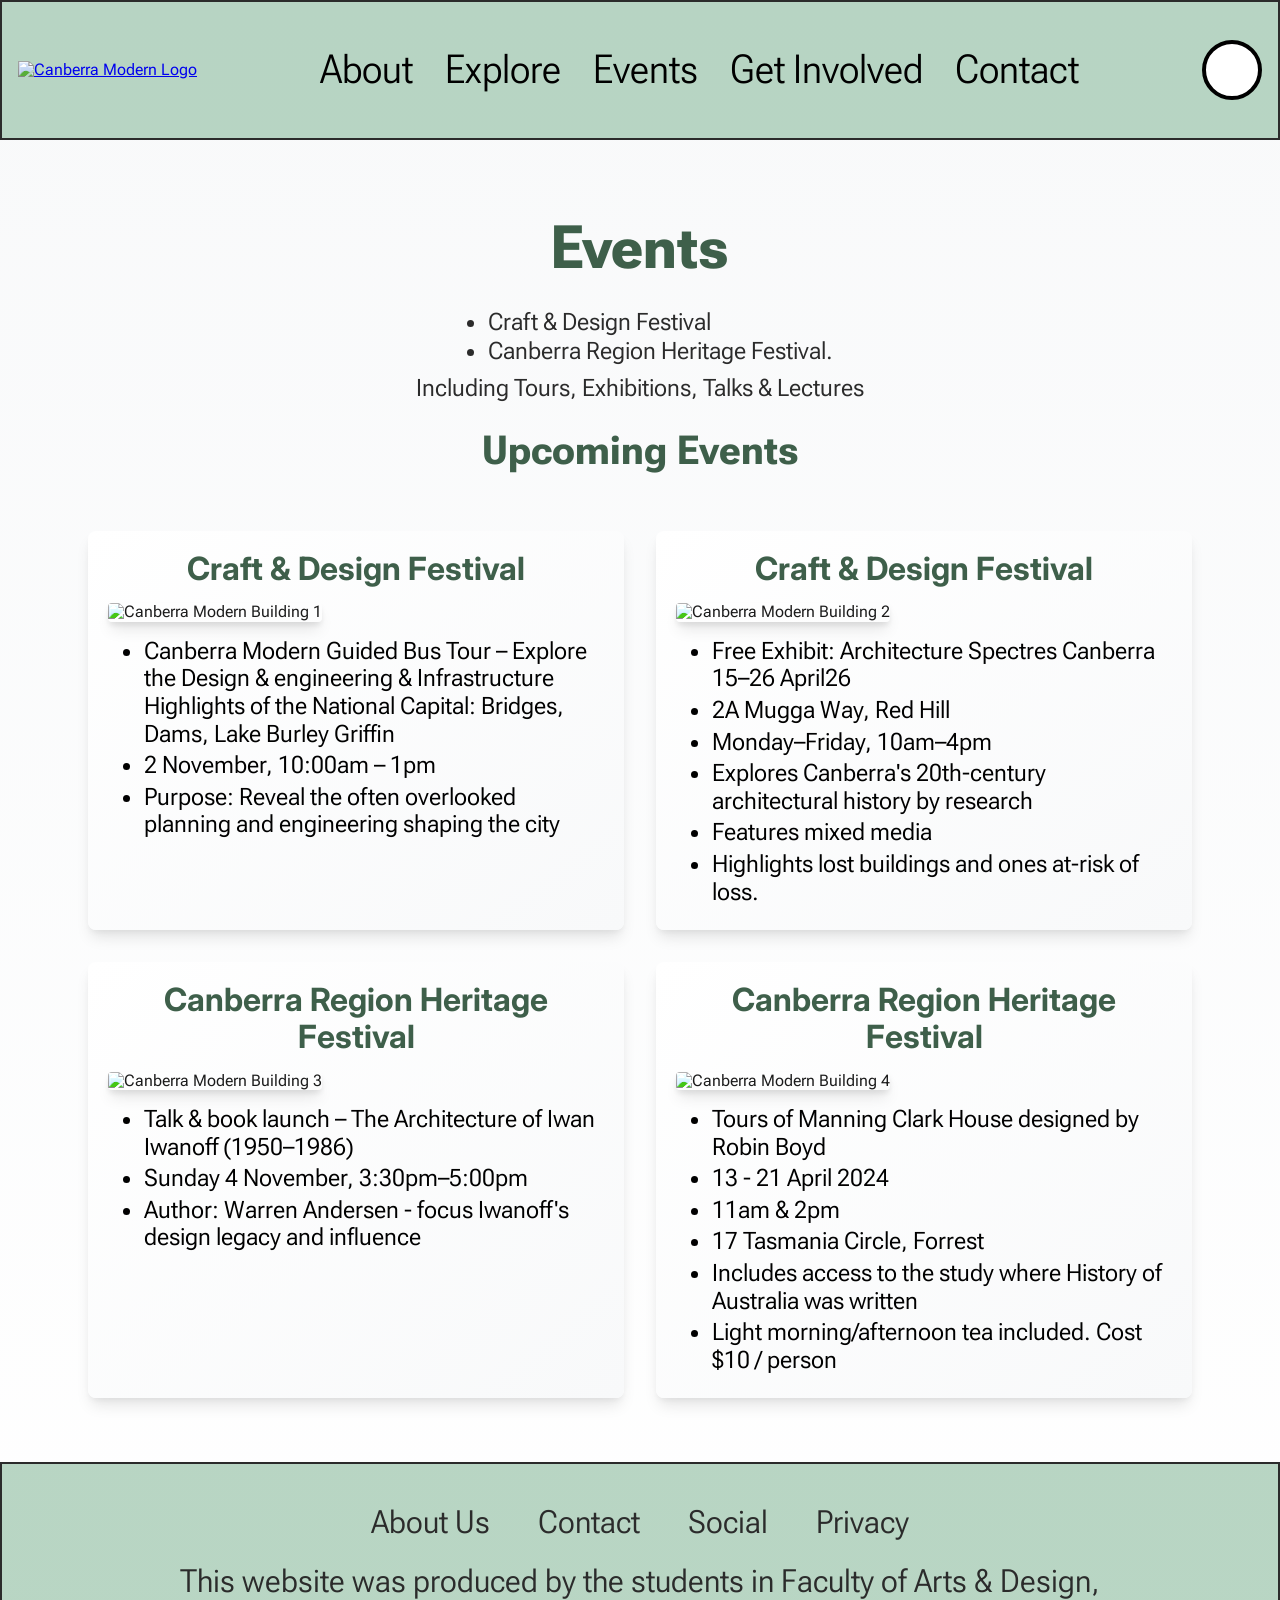
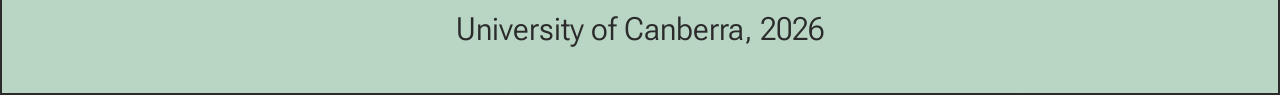
==== events.html @ 8138ff05 "update figma make files Imported the figma file pages into VS" ====
<!DOCTYPE html>
<html lang="en">
<head>
    <meta charset="UTF-8">
    <meta name="viewport" content="width=device-width, initial-scale=1.0">
    <title>Canberra Modern - Events</title>
   <link rel="stylesheet" href="assets/css/styles.css">
    <link rel="stylesheet" href="assets/css/normalize.css">
</head>
<body>
    <!-- Header -->
    <header class="header">
        <!-- Logo -->
        <a href="home.html">
            <img src="images/logo.png" alt="Canberra Modern Logo" class="header-logo">
        </a>

        <!-- Desktop Navigation -->
        <nav class="header-nav">
            <a href="home.html">About</a>
            <a href="explore.html">Explore</a>
            <a href="events.html">Events</a>
            <a href="get-involved.html">Get Involved</a>
            <a href="#contact">Contact</a>
        </nav>

        <!-- Mobile Hamburger -->
        <button class="hamburger" onclick="toggleMobileMenu()">
            <svg viewBox="0 0 24 24" fill="none" stroke="currentColor" stroke-width="2">
                <line x1="3" y1="12" x2="21" y2="12"></line>
                <line x1="3" y1="6" x2="21" y2="6"></line>
                <line x1="3" y1="18" x2="21" y2="18"></line>
            </svg>
        </button>

        <!-- Mobile Dropdown Menu -->
        <div class="mobile-menu" id="mobileMenu">
            <a href="home.html" onclick="toggleMobileMenu()">About</a>
            <a href="explore.html" onclick="toggleMobileMenu()">Explore</a>
            <a href="events.html" onclick="toggleMobileMenu()">Events</a>
            <a href="get-involved.html" onclick="toggleMobileMenu()">Get Involved</a>
            <a href="#contact" onclick="toggleMobileMenu()">Contact</a>
        </div>

        <!-- Search Icon -->
        <div class="search-icon">
            <svg viewBox="0 0 60 60" fill="none">
                <circle cx="30" cy="30" r="28" fill="white" stroke="black" stroke-width="4"/>
            </svg>
        </div>
    </header>

    <!-- Main Content -->
    <main>
        <!-- Events Hero Section -->
        <section class="events-hero">
            <h1 class="events-heading">Events</h1>

            <div class="events-intro">
                <ul>
                    <li>Craft & Design Festival</li>
                    <li>Canberra Region Heritage Festival.</li>
                </ul>
                <p>Including Tours, Exhibitions, Talks & Lectures</p>
            </div>

            <h2 class="events-subheading">Upcoming Events</h2>
        </section>

        <!-- Events Grid Section -->
        <section class="events-main">
            <div class="events-grid">
                <!-- Event Card 1 -->
                <div class="event-card">
                    <h3 class="event-card-title">Craft & Design Festival</h3>

                    <img src="images/event-image1.png" alt="Canberra Modern Building 1" class="event-card-image">

                    <ul class="event-card-details">
                        <li>Canberra Modern Guided Bus Tour – Explore the Design & engineering & Infrastructure Highlights of the National Capital: Bridges, Dams, Lake Burley Griffin</li>
                        <li>2 November, 10:00am – 1pm</li>
                        <li>Purpose: Reveal the often overlooked planning and engineering shaping the city</li>
                    </ul>
                </div>

                <!-- Event Card 2 -->
                <div class="event-card">
                    <h3 class="event-card-title">Craft & Design Festival</h3>

                    <img src="images/event-image2.png" alt="Canberra Modern Building 2" class="event-card-image">

                    <ul class="event-card-details">
                        <li>Free Exhibit: Architecture Spectres Canberra 15–26 April26</li>
                        <li>2A Mugga Way, Red Hill</li>
                        <li>Monday–Friday, 10am–4pm</li>
                        <li>Explores Canberra's 20th-century architectural history by research</li>
                        <li>Features mixed media</li>
                        <li>Highlights lost buildings and ones at-risk of loss.</li>
                    </ul>
                </div>

                <!-- Event Card 3 -->
                <div class="event-card">
                    <h3 class="event-card-title">Canberra Region Heritage Festival</h3>

                    <img src="images/event-image3.png" alt="Canberra Modern Building 3" class="event-card-image">

                    <ul class="event-card-details">
                        <li>Talk & book launch – The Architecture of Iwan Iwanoff (1950–1986)</li>
                        <li>Sunday 4 November, 3:30pm–5:00pm</li>
                        <li>Author: Warren Andersen - focus Iwanoff's design legacy and influence</li>
                    </ul>
                </div>

                <!-- Event Card 4 -->
                <div class="event-card">
                    <h3 class="event-card-title">Canberra Region Heritage Festival</h3>

                    <img src="images/event-image4.png" alt="Canberra Modern Building 4" class="event-card-image">

                    <ul class="event-card-details">
                        <li>Tours of Manning Clark House designed by Robin Boyd</li>
                        <li>13 - 21 April 2024</li>
                        <li>11am & 2pm</li>
                        <li>17 Tasmania Circle, Forrest</li>
                        <li>Includes access to the study where History of Australia was written</li>
                        <li>Light morning/afternoon tea included. Cost $10 / person</li>
                    </ul>
                </div>
            </div>
        </section>
    </main>

    <!-- Footer -->
    <footer class="footer">
        <div class="footer-nav">
            <!-- Mobile Footer Navigation -->
            <div class="footer-nav-mobile">
                About Us &nbsp;&nbsp;&nbsp; Contact &nbsp;&nbsp;&nbsp; Social &nbsp;&nbsp;&nbsp; Privacy
            </div>

            <!-- Desktop Footer Navigation -->
            <div class="footer-nav-desktop">
                <span>About Us</span>
                <span>Contact</span>
                <span>Social</span>
                <span>Privacy</span>
            </div>
        </div>

        <div class="footer-credits">
            <p>This website was produced by the students in Faculty of Arts & Design,</p>
            <p>University of Canberra, 2026</p>
        </div>
    </footer>

    <!-- JavaScript for Mobile Menu Toggle -->
    <script>
        function toggleMobileMenu() {
            const menu = document.getElementById('mobileMenu');
            menu.classList.toggle('show');
        }

        // Close mobile menu when clicking outside
        document.addEventListener('click', function(event) {
            const menu = document.getElementById('mobileMenu');
            const hamburger = document.querySelector('.hamburger');

            if (!menu.contains(event.target) && !hamburger.contains(event.target)) {
                menu.classList.remove('show');
            }
        });
    </script>
</body>
</html>
---- assets/css/styles.css ----
/* Canberra Modern - Universal Stylesheet */
/* HTML5 & CSS3 Export Version */

/* Font Imports */
@import url('https://fonts.googleapis.com/css2?family=Inter:wght@400;500;600;700&display=swap');
@import url('https://fonts.googleapis.com/css2?family=Roboto+Flex:opsz,wght@8..144,400;8..144,500;8..144,600&display=swap');

/* CSS Reset & Base Styles */
* {
  margin: 0;
  padding: 0;
  box-sizing: border-box;
}

body {
  font-family: 'Roboto Flex', sans-serif;
  background: linear-gradient(to bottom, #f8f9fa, white);
  min-height: 100vh;
  color: #2b2b2b;
}

/* Header Styles */
.header {
  position: fixed;
  top: 0;
  left: 0;
  right: 0;
  background-color: rgba(156, 197, 171, 0.7);
  border: 2px solid #2b2b2b;
  height: 106px;
  z-index: 50;
  display: flex;
  align-items: center;
  justify-content: space-between;
  padding: 0 1rem;
}

.header-logo {
  height: 80px;
  width: auto;
}

.header-nav {
  display: none;
  gap: 2rem;
  align-items: center;
}

.header-nav a {
  font-family: 'Roboto Flex', sans-serif;
  font-size: 40px;
  color: black;
  text-decoration: none;
}

.header-nav a:hover {
  text-decoration: underline;
}

.hamburger {
  display: block;
  cursor: pointer;
  background: none;
  border: none;
  padding: 10px;
}

.hamburger svg {
  width: 30px;
  height: 30px;
}

.mobile-menu {
  display: none;
  position: absolute;
  left: 1rem;
  top: calc(50% + 20px);
  background: white;
  border: 2px solid #2b2b2b;
  border-radius: 4px;
  box-shadow: 0 4px 6px rgba(0,0,0,0.1);
  padding: 0.5rem 0;
  min-width: 160px;
  z-index: 20;
}

.mobile-menu.show {
  display: block;
}

.mobile-menu a {
  display: block;
  padding: 0.5rem 1rem;
  color: black;
  text-decoration: none;
  font-family: 'Roboto Flex', sans-serif;
}

.mobile-menu a:hover {
  background-color: #f0f4f1;
}

.search-icon {
  width: 60px;
  height: 60px;
}

/* Main Content */
main {
  padding-top: 106px;
}

/* Footer Styles */
.footer {
  background-color: rgba(156, 197, 171, 0.7);
  border: 2px solid #2b2b2b;
  padding: 1.5rem 1rem;
  text-align: center;
  font-family: 'Roboto Flex', sans-serif;
}

.footer-nav {
  margin-bottom: 1rem;
  font-size: 32px;
}

.footer-nav-mobile {
  display: block;
}

.footer-nav-desktop {
  display: none;
}

.footer-credits {
  font-size: 32px;
  line-height: 1.5;
}

/* Section Styles */
section {
  padding: 1rem;
}

/* Hero Section */
.hero-container {
  max-width: 1340px;
  margin: 0 auto;
  background: linear-gradient(to bottom right, white, #f0f4f1);
  border: 1px solid white;
  padding: 0.25rem;
  border-radius: 8px;
}

.hero-heading {
  text-align: center;
  color: #3e5f4a;
  font-size: 40px;
  font-family: 'Roboto Flex', sans-serif;
  line-height: 1.2;
  margin-bottom: 0.5rem;
}

.hero-grid {
  display: grid;
  grid-template-columns: 1fr;
  gap: 0.75rem;
}

.hero-image-container {
  position: relative;
}

.hero-image {
  width: 100%;
  height: auto;
  object-fit: cover;
  border-radius: 4px;
  box-shadow: 0 4px 6px -1px rgba(0,0,0,0.1), 0 10px 15px -3px rgba(0,0,0,0.1);
  image-rendering: crisp-edges;
  filter: contrast(1.2) saturate(1.2) brightness(1.05);
}

.hero-image-caption {
  position: absolute;
  bottom: 0;
  left: 0;
  right: 0;
  background-color: rgba(43, 43, 43, 0.7);
  color: white;
  font-size: 12px;
  padding: 0.125rem 0.5rem;
  text-align: center;
}

.hero-text {
  display: flex;
  align-items: center;
  padding: 0.25rem;
}

.hero-text p {
  color: #2b2b2b;
  font-size: 20px;
  line-height: 1.2;
}

/* Info Cards */
.cards-container {
  max-width: 1340px;
  margin: 0 auto;
  padding: 2rem 1rem;
}

.cards-grid {
  display: grid;
  grid-template-columns: 1fr;
  gap: 1rem;
}

.card {
  background: linear-gradient(to bottom right, white, #f8f9fa);
  border-radius: 8px;
  box-shadow: 0 10px 15px -3px rgba(0,0,0,0.1), 0 4px 6px -2px rgba(0,0,0,0.05);
  padding: 0.5rem;
  transition: box-shadow 0.3s;
}

.card:hover {
  box-shadow: 0 20px 25px -5px rgba(0,0,0,0.1), 0 10px 10px -5px rgba(0,0,0,0.04);
}

.card-header {
  display: flex;
  align-items: center;
  justify-content: center;
  gap: 0.5rem;
  margin-bottom: 0.5rem;
}

.card-title {
  color: #3e5f4a;
  font-size: 20px;
  font-family: 'Inter', sans-serif;
  line-height: 1.2;
  text-align: center;
}

.card-button {
  display: inline-block;
  position: relative;
}

.card-button-bg {
  background-color: #c00f0c;
  opacity: 0.4;
  border-radius: 4px;
  padding: 0.25rem 0.75rem;
  box-shadow: 0 4px 6px -1px rgba(0,0,0,0.1), 0 2px 4px -1px rgba(0,0,0,0.06);
  transition: box-shadow 0.2s;
}

.card-button:hover .card-button-bg {
  box-shadow: 0 10px 15px -3px rgba(0,0,0,0.1), 0 4px 6px -2px rgba(0,0,0,0.05);
}

.card-button-text {
  position: absolute;
  top: 50%;
  left: 50%;
  transform: translate(-50%, -50%);
  color: black;
  font-size: 12px;
  font-family: 'Inter', sans-serif;
  text-decoration: underline;
  white-space: nowrap;
}

.card-images-top {
  display: grid;
  grid-template-columns: repeat(2, 1fr);
  gap: 0.5rem;
  align-items: end;
  margin-bottom: 0.5rem;
}

.card-images-top.single {
  grid-template-columns: 1fr;
}

.card-image {
  width: 100%;
  height: 100%;
  object-fit: cover;
  border-radius: 4px;
  box-shadow: 0 4px 6px -1px rgba(0,0,0,0.1), 0 10px 15px -3px rgba(0,0,0,0.1);
  image-rendering: crisp-edges;
  filter: contrast(1.2) saturate(1.2) brightness(1.05);
}

.card-list {
  list-style: disc;
  color: #2b2b2b;
  font-size: 20px;
  line-height: 1.2;
  padding-left: 0.5rem;
  margin-bottom: 0.5rem;
}

.card-list li {
  margin-left: 1.25rem;
  margin-bottom: 0.25rem;
}

.card-image-bottom {
  margin-top: 0.5rem;
}

/* Explore Page Styles */
.explore-hero {
  padding: 1.5rem 1rem 2rem;
}

.explore-heading {
  text-align: center;
  color: #3e5f4a;
  font-size: 40px;
  font-family: 'Roboto Flex', sans-serif;
  line-height: 1.2;
  margin-bottom: 1.5rem;
}

.explore-text {
  text-align: center;
  color: #2b2b2b;
  font-size: 20px;
  line-height: 1.2;
  max-width: 370px;
  margin: 0 auto;
}

.gallery-container {
  padding: 0 1rem 2rem;
}

.gallery-scroll {
  overflow-x: auto;
  overflow-y: hidden;
}

.gallery-images {
  display: flex;
  gap: 0.75rem;
  height: 280px;
}

.gallery-image {
  height: 100%;
  width: auto;
  min-width: 200px;
  object-fit: cover;
  flex-shrink: 0;
  border-radius: 4px;
  box-shadow: 0 4px 6px -1px rgba(0,0,0,0.1), 0 10px 15px -3px rgba(0,0,0,0.1);
  image-rendering: crisp-edges;
  filter: contrast(1.1) saturate(1.15);
}

.places-section {
  padding: 0 1rem 2rem;
}

.places-heading {
  text-align: center;
  color: #3e5f4a;
  font-size: 28px;
  font-family: 'Roboto Flex', sans-serif;
  line-height: 1.2;
  margin-bottom: 1.5rem;
}

.places-map {
  width: 100%;
  height: auto;
  max-width: 800px;
  margin: 0 auto;
  display: block;
  border-radius: 4px;
  box-shadow: 0 4px 6px -1px rgba(0,0,0,0.1), 0 10px 15px -3px rgba(0,0,0,0.1);
  image-rendering: crisp-edges;
  filter: contrast(1.1) saturate(1.15);
}

/* Events Page Styles */
.events-hero {
  padding: 1rem 1rem 1rem;
}

.events-heading {
  text-align: center;
  color: #3e5f4a;
  font-size: 40px;
  font-family: 'Roboto Flex', sans-serif;
  line-height: 1.2;
  margin-bottom: 1rem;
}

.events-intro {
  color: #2b2b2b;
  font-size: 16px;
  line-height: 1.2;
  max-width: 800px;
  margin: 0 auto 1rem;
  text-align: center;
}

.events-intro ul {
  display: inline-block;
  text-align: left;
  list-style: disc;
  margin-bottom: 0.5rem;
}

.events-intro li {
  margin-left: 1.5rem;
}

.events-subheading {
  text-align: center;
  color: #3e5f4a;
  font-size: 28px;
  font-family: 'Roboto Flex', sans-serif;
  line-height: 1.2;
  margin-bottom: 1rem;
}

.events-main {
  max-width: 1200px;
  margin: 0 auto;
  padding: 0 1rem 2rem;
}

.events-grid {
  display: grid;
  grid-template-columns: 1fr;
  gap: 1rem;
}

.event-card {
  background: linear-gradient(to bottom right, white, #f8f9fa);
  border-radius: 8px;
  box-shadow: 0 10px 15px -3px rgba(0,0,0,0.1), 0 4px 6px -2px rgba(0,0,0,0.05);
  padding: 0.75rem;
  transition: box-shadow 0.3s;
}

.event-card:hover {
  box-shadow: 0 20px 25px -5px rgba(0,0,0,0.1), 0 10px 10px -5px rgba(0,0,0,0.04);
}

.event-card-title {
  color: #3e5f4a;
  font-size: 20px;
  font-family: 'Inter', sans-serif;
  text-align: center;
  margin-bottom: 0.75rem;
}

.event-card-image {
  width: 100%;
  height: auto;
  max-height: 300px;
  object-fit: contain;
  border-radius: 4px;
  box-shadow: 0 4px 6px -1px rgba(0,0,0,0.1), 0 10px 15px -3px rgba(0,0,0,0.1);
  margin-bottom: 0.75rem;
  image-rendering: crisp-edges;
  filter: contrast(1.2) saturate(1.2) brightness(1.05);
}

.event-card-details {
  list-style: disc;
  color: black;
  font-size: 14px;
}

.event-card-details li {
  margin-left: 1.5rem;
  margin-bottom: 0.25rem;
}

/* Get Involved Page Styles */
.get-involved-hero {
  padding: 1rem 1rem 1rem;
}

.get-involved-heading {
  text-align: center;
  color: #3e5f4a;
  font-size: 40px;
  font-family: 'Roboto Flex', sans-serif;
  line-height: 1.2;
  margin-bottom: 1rem;
}

.get-involved-intro {
  color: #2b2b2b;
  font-size: 16px;
  line-height: 1.2;
  max-width: 900px;
  margin: 0 auto 1.5rem;
}

.get-involved-intro ul {
  list-style: disc;
  margin-left: 1.5rem;
}

.get-involved-intro li {
  margin-left: 1.5rem;
  margin-bottom: 0.5rem;
}

.images-section {
  max-width: 1312px;
  margin: 0 auto;
  padding: 0 1rem 1.5rem;
}

.donate-button-container {
  margin-bottom: 0.75rem;
}

.donate-button {
  display: inline-block;
  position: relative;
}

.donate-button-bg {
  background-color: #c00f0c;
  opacity: 0.4;
  border-radius: 4px;
  padding: 0.375rem 1rem;
  box-shadow: 0 4px 6px -1px rgba(0,0,0,0.1), 0 2px 4px -1px rgba(0,0,0,0.06);
  min-width: 70px;
  transition: box-shadow 0.2s;
}

.donate-button:hover .donate-button-bg {
  box-shadow: 0 10px 15px -3px rgba(0,0,0,0.1), 0 4px 6px -2px rgba(0,0,0,0.05);
}

.donate-button-text {
  position: absolute;
  top: 50%;
  left: 50%;
  transform: translate(-50%, -50%);
  color: black;
  font-size: 14px;
  font-family: 'Inter', sans-serif;
  text-decoration: underline;
  text-align: center;
  white-space: nowrap;
  padding: 0 0.25rem;
}

.images-grid {
  display: grid;
  grid-template-columns: 1fr;
  gap: 1rem;
  align-items: end;
  margin-bottom: 1.5rem;
}

.building-image {
  width: 100%;
  height: 100%;
  object-fit: cover;
  border-radius: 8px;
  box-shadow: 0 4px 6px -1px rgba(0,0,0,0.1), 0 10px 15px -3px rgba(0,0,0,0.1);
  image-rendering: crisp-edges;
  filter: contrast(1.2) saturate(1.2) brightness(1.05);
}

.form-section {
  max-width: 1312px;
  margin: 0 auto;
  padding: 0 1rem 2rem;
}

.form-intro {
  color: #2b2b2b;
  font-size: 20px;
  text-align: center;
  margin-bottom: 1.5rem;
}

.contact-form {
  background: linear-gradient(to bottom right, white, #f8f9fa);
  border-radius: 8px;
  box-shadow: 0 10px 15px -3px rgba(0,0,0,0.1), 0 4px 6px -2px rgba(0,0,0,0.05);
  padding: 1.5rem;
}

.form-field {
  margin-bottom: 1.5rem;
}

.form-label {
  display: block;
  color: #1e1e1e;
  font-size: 16px;
  font-family: 'Inter', sans-serif;
  margin-bottom: 0.5rem;
}

.form-input,
.form-textarea {
  width: 100%;
  padding: 0.75rem 1rem;
  border: 1px solid #d9d9d9;
  border-radius: 8px;
  font-size: 16px;
  font-family: 'Inter', sans-serif;
}

.form-input:focus,
.form-textarea:focus {
  outline: none;
  border-color: #3e5f4a;
}

.form-textarea {
  resize: vertical;
  min-height: 80px;
}

.submit-button {
  padding: 0.75rem 2rem;
  background-color: #2c2c2c;
  color: white;
  font-size: 16px;
  font-family: 'Inter', sans-serif;
  border: none;
  border-radius: 8px;
  cursor: pointer;
  box-shadow: 0 4px 6px -1px rgba(0,0,0,0.1), 0 2px 4px -1px rgba(0,0,0,0.06);
  transition: all 0.2s;
}

.submit-button:hover {
  background-color: #1e1e1e;
  box-shadow: 0 10px 15px -3px rgba(0,0,0,0.1), 0 4px 6px -2px rgba(0,0,0,0.05);
}

/* Tablet Styles (768px and up) */
@media (min-width: 768px) {
  .header {
    height: 120px;
  }

  .hamburger {
    display: none;
  }

  .header-nav {
    display: flex;
  }

  .card-button {
    display: none;
  }

  main {
    padding-top: 120px;
  }

  section {
    padding: 1.5rem;
  }

  .footer-nav {
    font-size: 32px;
  }

  .footer-nav-mobile {
    display: none;
  }

  .footer-nav-desktop {
    display: flex;
    justify-content: center;
    gap: 2rem;
  }

  .footer-credits {
    font-size: 32px;
  }

  .hero-container {
    padding: 0.5rem;
  }

  .hero-heading {
    font-size: 50px;
    margin-bottom: 0.75rem;
  }

  .hero-grid {
    gap: 1rem;
  }

  .hero-text p {
    font-size: 22px;
  }

  .hero-image-caption {
    font-size: 14px;
  }

  .cards-container {
    padding: 3rem 1.5rem;
  }

  .cards-grid {
    grid-template-columns: repeat(3, 1fr);
    gap: 1.5rem;
  }

  .card {
    padding: 0.75rem;
  }

  .card-header {
    margin-bottom: 0.75rem;
  }

  .card-title {
    font-size: 26px;
  }

  .card-images-top {
    gap: 0.5rem;
    margin-bottom: 0.75rem;
  }

  .card-list {
    font-size: 22px;
    padding-left: 0.5rem;
  }

  .card-list li {
    margin-left: 1.5rem;
  }

  .card-image-bottom {
    margin-top: 0.75rem;
  }

  .explore-hero {
    padding: 2.5rem 1.5rem 3rem;
  }

  .explore-heading {
    font-size: 50px;
    margin-bottom: 2rem;
  }

  .explore-text {
    font-size: 22px;
    max-width: 600px;
  }

  .gallery-container {
    padding: 0 1.5rem 3rem;
  }

  .gallery-images {
    gap: 1rem;
    height: 350px;
  }

  .places-section {
    padding: 0 1.5rem 3rem;
  }

  .places-heading {
    font-size: 34px;
    margin-bottom: 2rem;
  }

  .events-hero {
    padding: 1.5rem 1.5rem 1.5rem;
  }

  .events-heading {
    font-size: 50px;
    margin-bottom: 1.5rem;
  }

  .events-intro {
    font-size: 20px;
    margin-bottom: 1.5rem;
  }

  .events-intro li {
    margin-left: 2.5rem;
  }

  .events-subheading {
    font-size: 34px;
    margin-bottom: 1.5rem;
  }

  .events-main {
    padding: 0 1.5rem 3rem;
  }

  .events-grid {
    grid-template-columns: repeat(2, 1fr);
    gap: 1.5rem;
  }

  .event-card {
    padding: 1rem;
  }

  .event-card-title {
    font-size: 26px;
    margin-bottom: 1rem;
  }

  .event-card-image {
    max-height: 350px;
    margin-bottom: 1rem;
  }

  .event-card-details {
    font-size: 18px;
  }

  .event-card-details li {
    margin-left: 2rem;
  }

  .get-involved-hero {
    padding: 1.5rem 1.5rem 1.5rem;
  }

  .get-involved-heading {
    font-size: 50px;
    margin-bottom: 1.5rem;
  }

  .get-involved-intro {
    font-size: 20px;
    margin-bottom: 2rem;
  }

  .get-involved-intro li {
    margin-left: 2.5rem;
  }

  .images-section {
    padding: 0 1.5rem 2rem;
  }

  .donate-button-container {
    margin-bottom: 1rem;
  }

  .images-grid {
    grid-template-columns: repeat(3, 1fr);
    gap: 1.5rem;
    margin-bottom: 2rem;
  }

  .form-section {
    padding: 0 1.5rem 3rem;
  }

  .form-intro {
    font-size: 26px;
    margin-bottom: 2rem;
  }

  .contact-form {
    padding: 2rem;
  }
}

/* Desktop Styles (1024px and up) */
@media (min-width: 1024px) {
  .header {
    height: 140px;
  }

  main {
    padding-top: 140px;
  }

  section {
    padding: 2rem;
  }

  .footer {
    padding: 2.5rem 2rem;
  }

  .footer-nav-desktop {
    gap: 3rem;
  }

  .hero-container {
    padding: 0.5rem;
  }

  .hero-heading {
    font-size: 60px;
    margin-bottom: 1rem;
  }

  .hero-grid {
    grid-template-columns: repeat(2, 1fr);
    gap: 1.25rem;
  }

  .hero-text {
    padding: 0.5rem;
  }

  .hero-text p {
    font-size: 24px;
  }

  .hero-image-caption {
    font-size: 16px;
  }

  .cards-container {
    padding: 4rem 3rem;
  }

  .cards-grid {
    gap: 2rem;
  }

  .card {
    padding: 0.75rem;
  }

  .card-header {
    margin-bottom: 0.75rem;
  }

  .card-title {
    font-size: 32px;
  }

  .card-images-top {
    margin-bottom: 0.75rem;
  }

  .card-list {
    font-size: 24px;
  }

  .card-list li {
    margin-left: 2rem;
  }

  .card-image-bottom {
    margin-top: 0.75rem;
  }

  .explore-hero {
    padding: 3rem 3rem 4rem;
  }

  .explore-heading {
    font-size: 60px;
    margin-bottom: 2.5rem;
  }

  .explore-text {
    font-size: 24px;
    max-width: 800px;
  }

  .gallery-container {
    padding: 0 3rem 4rem;
  }

  .gallery-images {
    gap: 1.5rem;
    height: 400px;
  }

  .places-section {
    padding: 0 3rem 4rem;
  }

  .places-heading {
    font-size: 40px;
    margin-bottom: 2.5rem;
  }

  .events-hero {
    padding: 2rem 3rem 2rem;
  }

  .events-heading {
    font-size: 60px;
    margin-bottom: 1.5rem;
  }

  .events-intro {
    font-size: 24px;
    margin-bottom: 1.5rem;
  }

  .events-subheading {
    font-size: 40px;
    margin-bottom: 1.5rem;
  }

  .events-main {
    padding: 0 3rem 4rem;
  }

  .events-grid {
    gap: 2rem;
  }

  .event-card {
    padding: 1.25rem;
  }

  .event-card-title {
    font-size: 32px;
    margin-bottom: 1rem;
  }

  .event-card-image {
    max-height: 400px;
    margin-bottom: 1rem;
  }

  .event-card-details {
    font-size: 24px;
  }

  .event-card-details li {
    margin-left: 2.25rem;
  }

  .get-involved-hero {
    padding: 2rem 3rem 2rem;
  }

  .get-involved-heading {
    font-size: 60px;
    margin-bottom: 1.5rem;
  }

  .get-involved-intro {
    font-size: 32px;
    margin-bottom: 2rem;
  }

  .get-involved-intro li {
    margin-left: 3rem;
  }

  .images-section {
    padding: 0 3rem 2.5rem;
  }

  .donate-button-container {
    margin-bottom: 1rem;
  }

  .images-grid {
    gap: 1.5rem;
    margin-bottom: 2rem;
  }

  .form-section {
    padding: 0 3rem 4rem;
  }

  .form-intro {
    font-size: 32px;
    margin-bottom: 2rem;
  }

  .contact-form {
    padding: 2.5rem;
  }
}
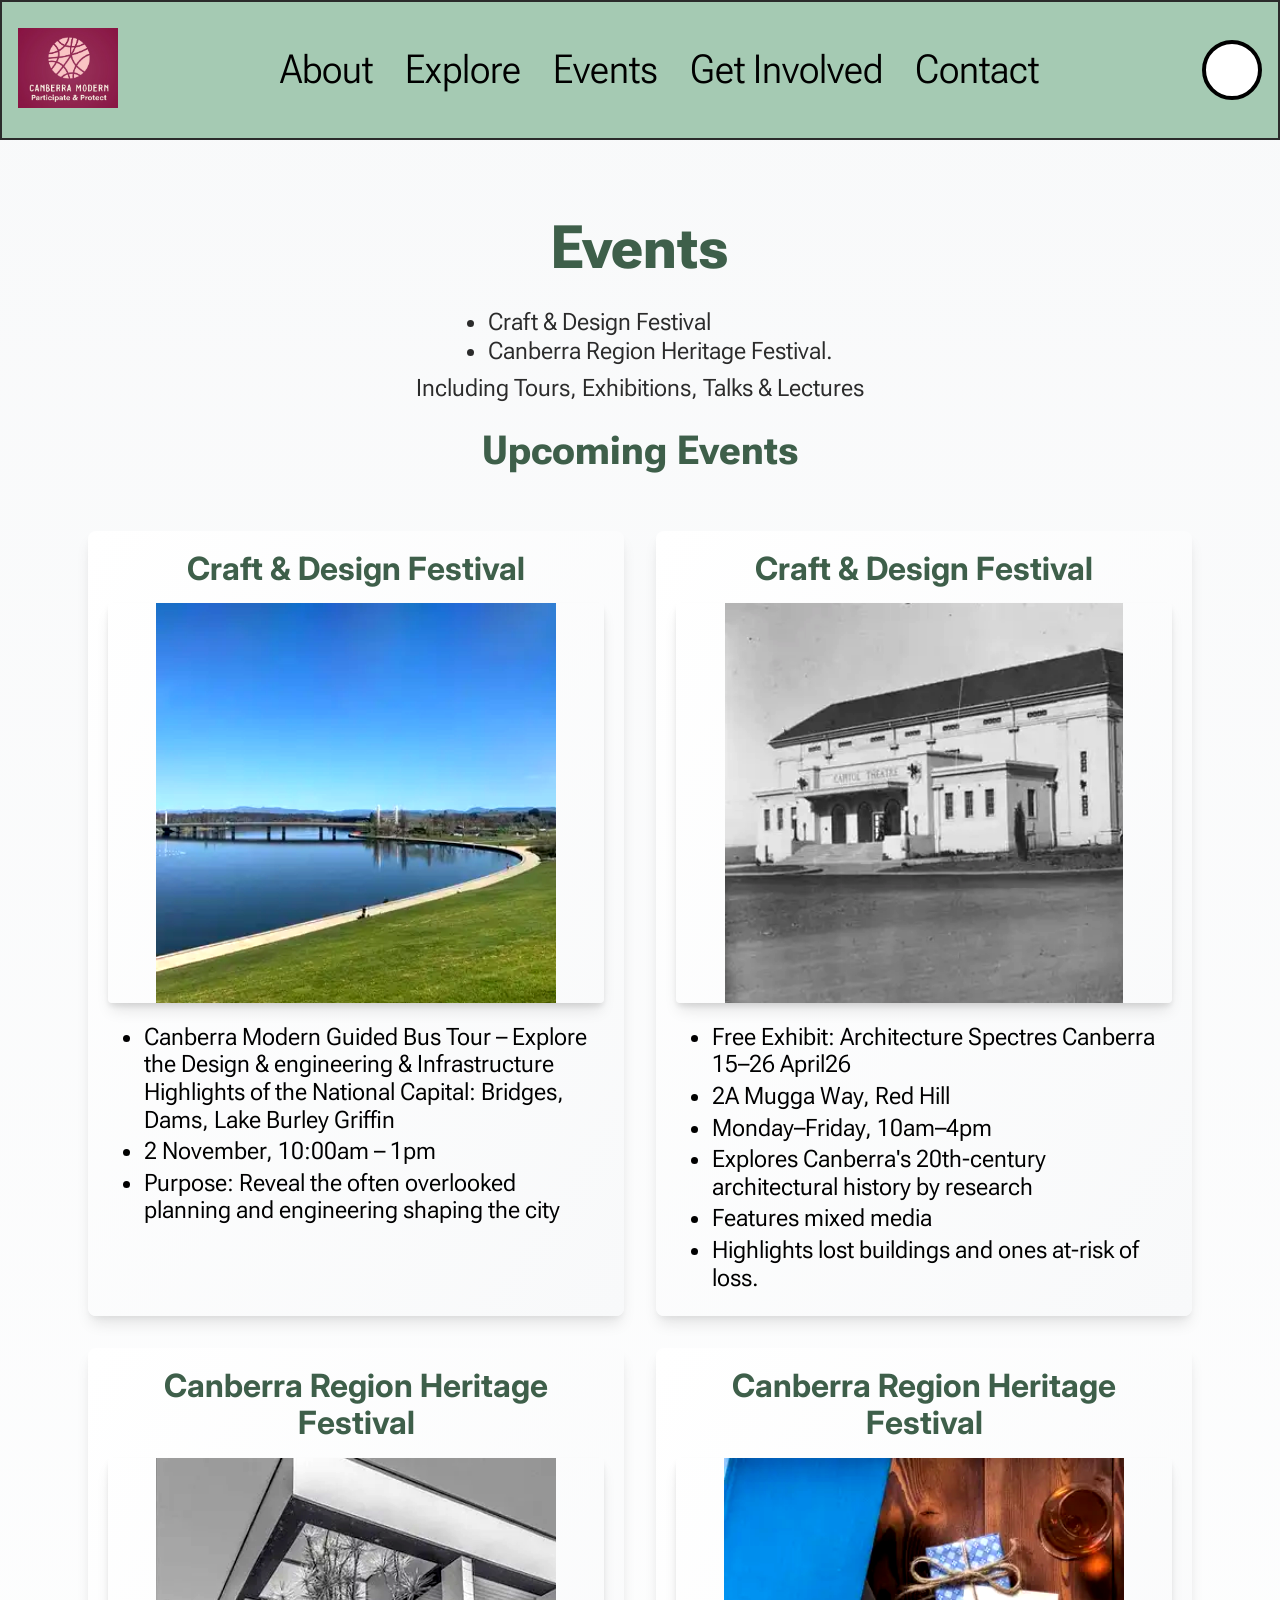
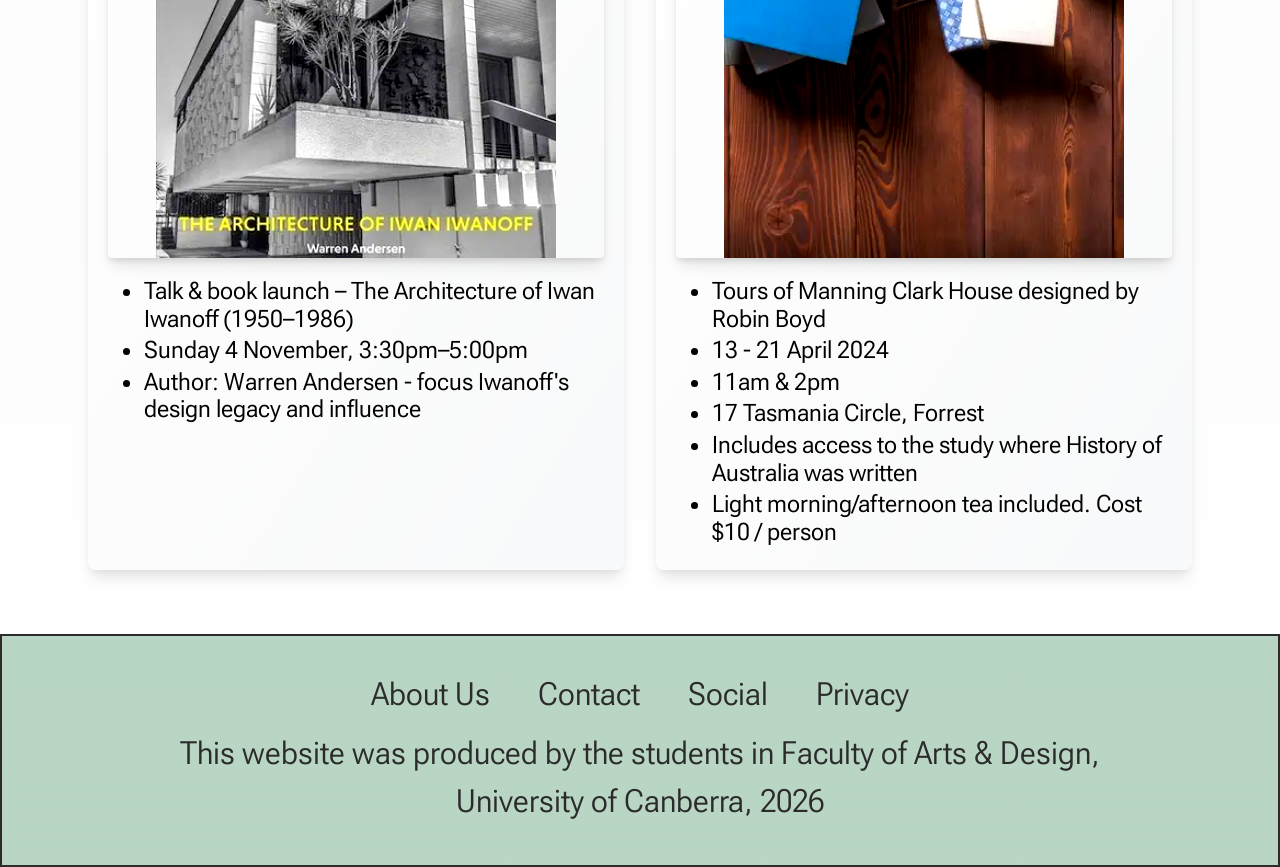
==== commit 62a84581: "Added images updated website with images" ====
--- a/events.html
+++ b/events.html
@@ -11,13 +11,13 @@
     <!-- Header -->
     <header class="header">
         <!-- Logo -->
-        <a href="home.html">
-            <img src="images/logo.png" alt="Canberra Modern Logo" class="header-logo">
+        <a href="index.html">
+            <img src="assets/images/logo.png" alt="Canberra Modern Logo" class="header-logo">
         </a>
 
         <!-- Desktop Navigation -->
         <nav class="header-nav">
-            <a href="home.html">About</a>
+            <a href="index.html">About</a>
             <a href="explore.html">Explore</a>
             <a href="events.html">Events</a>
             <a href="get-involved.html">Get Involved</a>
@@ -74,7 +74,7 @@
                 <div class="event-card">
                     <h3 class="event-card-title">Craft & Design Festival</h3>
 
-                    <img src="images/event-image1.png" alt="Canberra Modern Building 1" class="event-card-image">
+                    <img src="assets/images/event-image1.png" alt="Canberra Modern Building 1" class="event-card-image">
 
                     <ul class="event-card-details">
                         <li>Canberra Modern Guided Bus Tour – Explore the Design & engineering & Infrastructure Highlights of the National Capital: Bridges, Dams, Lake Burley Griffin</li>
@@ -87,7 +87,7 @@
                 <div class="event-card">
                     <h3 class="event-card-title">Craft & Design Festival</h3>
 
-                    <img src="images/event-image2.png" alt="Canberra Modern Building 2" class="event-card-image">
+                    <img src="assets/images/event-image2.png" alt="Canberra Modern Building 2" class="event-card-image">
 
                     <ul class="event-card-details">
                         <li>Free Exhibit: Architecture Spectres Canberra 15–26 April26</li>
@@ -103,7 +103,7 @@
                 <div class="event-card">
                     <h3 class="event-card-title">Canberra Region Heritage Festival</h3>
 
-                    <img src="images/event-image3.png" alt="Canberra Modern Building 3" class="event-card-image">
+                    <img src="assets/images/event-image3.png" alt="Canberra Modern Building 3" class="event-card-image">
 
                     <ul class="event-card-details">
                         <li>Talk & book launch – The Architecture of Iwan Iwanoff (1950–1986)</li>
@@ -116,7 +116,7 @@
                 <div class="event-card">
                     <h3 class="event-card-title">Canberra Region Heritage Festival</h3>
 
-                    <img src="images/event-image4.png" alt="Canberra Modern Building 4" class="event-card-image">
+                    <img src="assets/images/event-image4.png" alt="Canberra Modern Building 4" class="event-card-image">
 
                     <ul class="event-card-details">
                         <li>Tours of Manning Clark House designed by Robin Boyd</li>
--- a/assets/css/styles.css
+++ b/assets/css/styles.css
@@ -25,7 +25,7 @@
   top: 0;
   left: 0;
   right: 0;
-  background-color: rgba(156, 197, 171, 0.7);
+  background-color: rgba(156, 197, 171, 0.9);
   border: 2px solid #2b2b2b;
   height: 106px;
   z-index: 50;
@@ -158,7 +158,7 @@
   font-size: 40px;
   font-family: 'Roboto Flex', sans-serif;
   line-height: 1.2;
-  margin-bottom: 0.5rem;
+  margin-bottom: 1.5rem;
 }
 
 .hero-grid {
@@ -382,7 +382,7 @@
 .places-map {
   width: 100%;
   height: auto;
-  max-width: 800px;
+  max-width: 1200px;
   margin: 0 auto;
   display: block;
   border-radius: 4px;
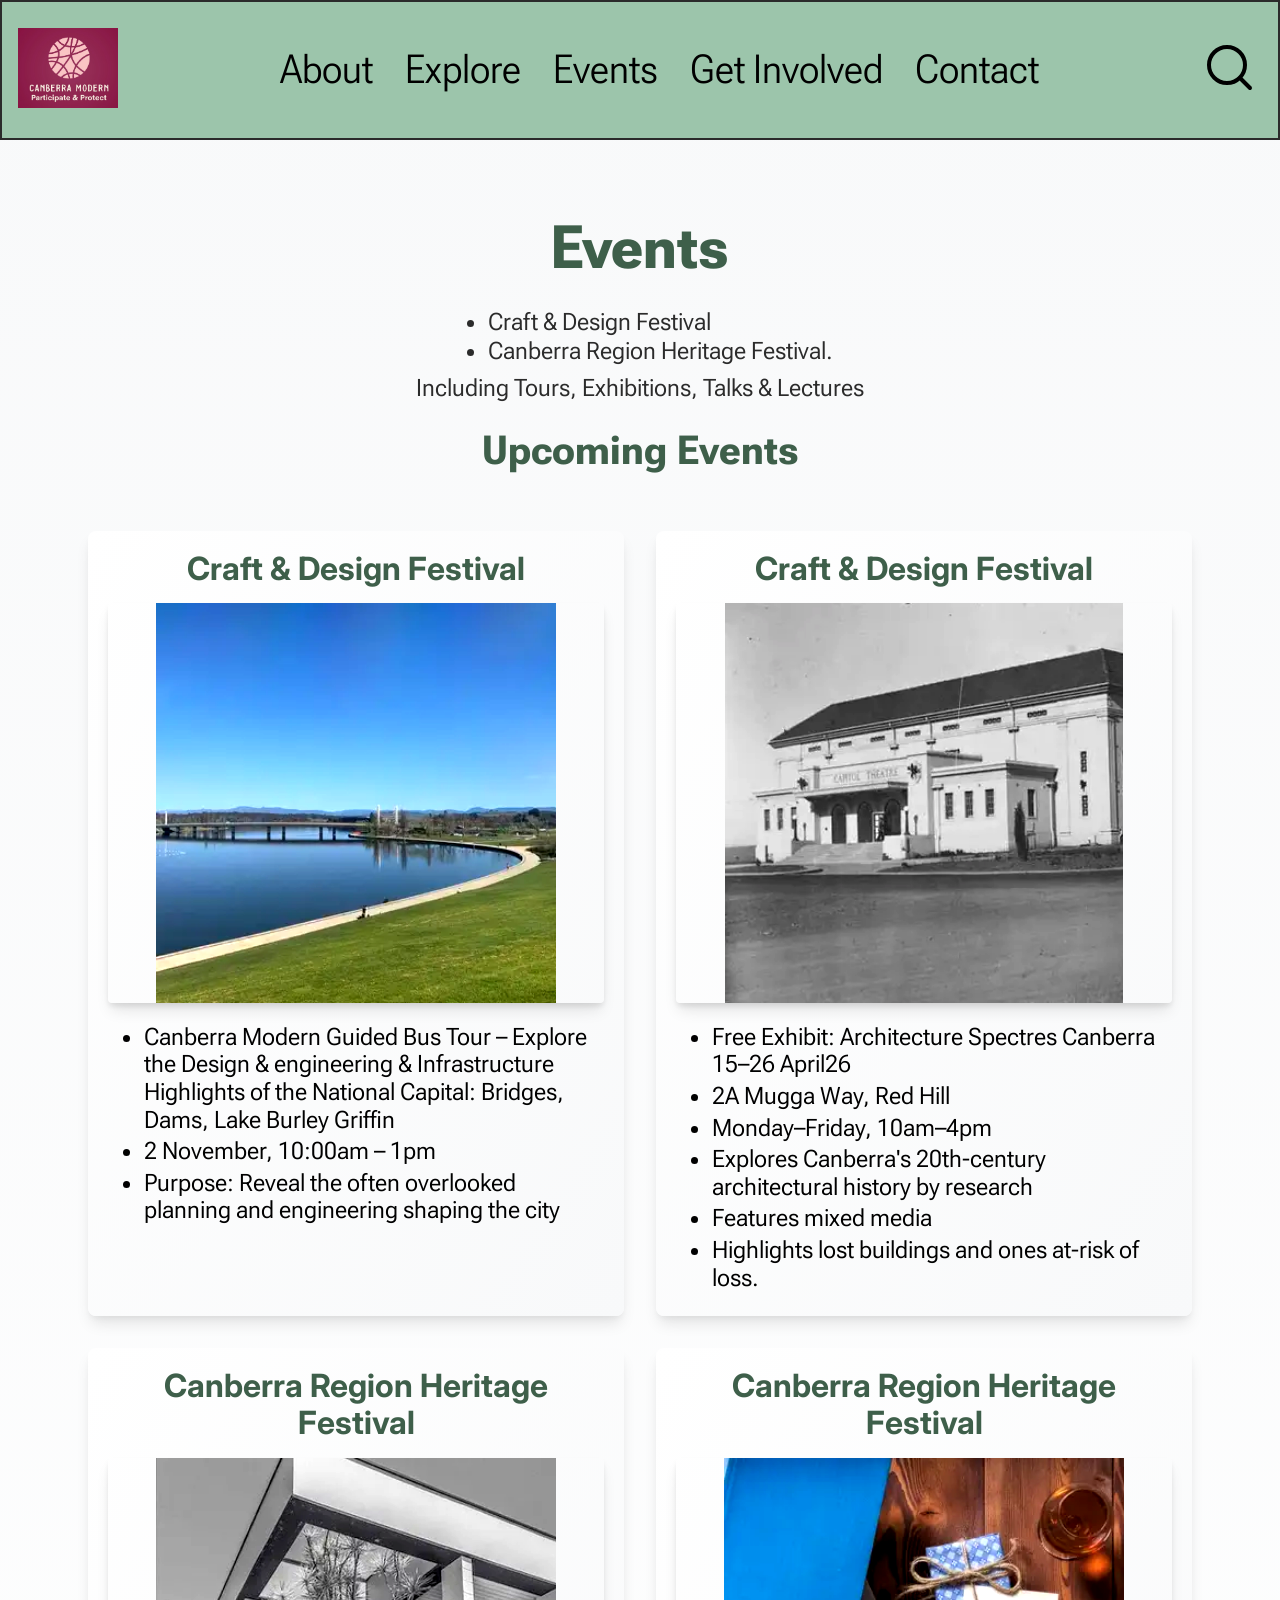
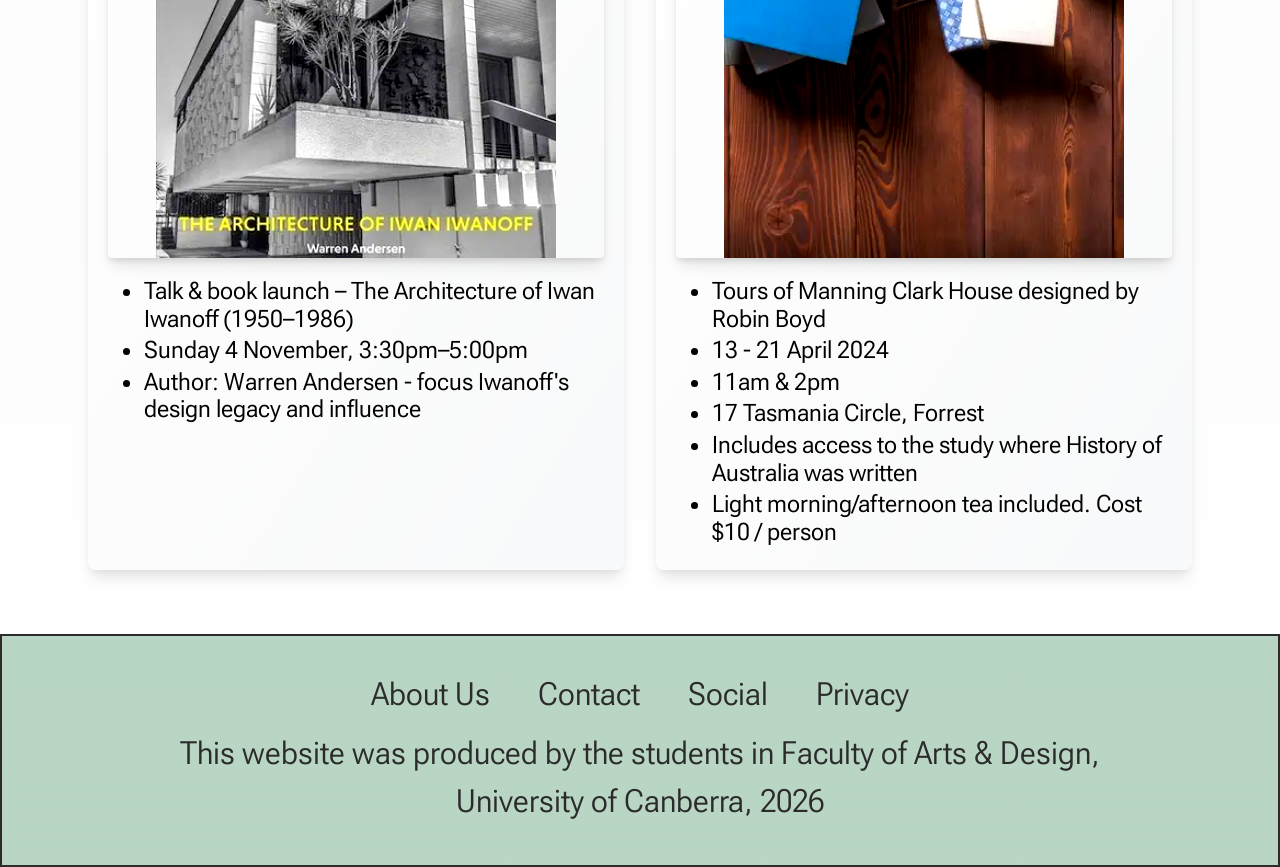
==== commit 07177d8b: "update website fixed header & search icon" ====
--- a/events.html
+++ b/events.html
@@ -1,12 +1,14 @@
 <!DOCTYPE html>
 <html lang="en">
+
 <head>
     <meta charset="UTF-8">
     <meta name="viewport" content="width=device-width, initial-scale=1.0">
     <title>Canberra Modern - Events</title>
-   <link rel="stylesheet" href="assets/css/styles.css">
+    <link rel="stylesheet" href="assets/css/styles.css">
     <link rel="stylesheet" href="assets/css/normalize.css">
 </head>
+
 <body>
     <!-- Header -->
     <header class="header">
@@ -45,7 +47,8 @@
         <!-- Search Icon -->
         <div class="search-icon">
             <svg viewBox="0 0 60 60" fill="none">
-                <circle cx="30" cy="30" r="28" fill="white" stroke="black" stroke-width="4"/>
+                <circle cx="25" cy="25" r="18" stroke="black" stroke-width="4" />
+                <path d="M38 38 L48 48" stroke="black" stroke-width="4" stroke-linecap="round" />
             </svg>
         </div>
     </header>
@@ -77,7 +80,8 @@
                     <img src="assets/images/event-image1.png" alt="Canberra Modern Building 1" class="event-card-image">
 
                     <ul class="event-card-details">
-                        <li>Canberra Modern Guided Bus Tour – Explore the Design & engineering & Infrastructure Highlights of the National Capital: Bridges, Dams, Lake Burley Griffin</li>
+                        <li>Canberra Modern Guided Bus Tour – Explore the Design & engineering & Infrastructure
+                            Highlights of the National Capital: Bridges, Dams, Lake Burley Griffin</li>
                         <li>2 November, 10:00am – 1pm</li>
                         <li>Purpose: Reveal the often overlooked planning and engineering shaping the city</li>
                     </ul>
@@ -162,7 +166,7 @@
         }
 
         // Close mobile menu when clicking outside
-        document.addEventListener('click', function(event) {
+        document.addEventListener('click', function (event) {
             const menu = document.getElementById('mobileMenu');
             const hamburger = document.querySelector('.hamburger');
 
@@ -172,4 +176,5 @@
         });
     </script>
 </body>
-</html>
+
+</html>
--- a/assets/css/styles.css
+++ b/assets/css/styles.css
@@ -25,7 +25,7 @@
   top: 0;
   left: 0;
   right: 0;
-  background-color: rgba(156, 197, 171, 0.9);
+  background-color: rgba(156, 197, 171, 1);
   border: 2px solid #2b2b2b;
   height: 106px;
   z-index: 50;
@@ -78,7 +78,7 @@
   background: white;
   border: 2px solid #2b2b2b;
   border-radius: 4px;
-  box-shadow: 0 4px 6px rgba(0,0,0,0.1);
+  box-shadow: 0 4px 6px rgba(0, 0, 0, 0.1);
   padding: 0.5rem 0;
   min-width: 160px;
   z-index: 20;
@@ -121,7 +121,7 @@
 
 .footer-nav {
   margin-bottom: 1rem;
-  font-size: 32px;
+  font-size: 20px;
 }
 
 .footer-nav-mobile {
@@ -133,7 +133,7 @@
 }
 
 .footer-credits {
-  font-size: 32px;
+  font-size: 18px;
   line-height: 1.5;
 }
 
@@ -176,7 +176,7 @@
   height: auto;
   object-fit: cover;
   border-radius: 4px;
-  box-shadow: 0 4px 6px -1px rgba(0,0,0,0.1), 0 10px 15px -3px rgba(0,0,0,0.1);
+  box-shadow: 0 4px 6px -1px rgba(0, 0, 0, 0.1), 0 10px 15px -3px rgba(0, 0, 0, 0.1);
   image-rendering: crisp-edges;
   filter: contrast(1.2) saturate(1.2) brightness(1.05);
 }
@@ -221,13 +221,13 @@
 .card {
   background: linear-gradient(to bottom right, white, #f8f9fa);
   border-radius: 8px;
-  box-shadow: 0 10px 15px -3px rgba(0,0,0,0.1), 0 4px 6px -2px rgba(0,0,0,0.05);
+  box-shadow: 0 10px 15px -3px rgba(0, 0, 0, 0.1), 0 4px 6px -2px rgba(0, 0, 0, 0.05);
   padding: 0.5rem;
   transition: box-shadow 0.3s;
 }
 
 .card:hover {
-  box-shadow: 0 20px 25px -5px rgba(0,0,0,0.1), 0 10px 10px -5px rgba(0,0,0,0.04);
+  box-shadow: 0 20px 25px -5px rgba(0, 0, 0, 0.1), 0 10px 10px -5px rgba(0, 0, 0, 0.04);
 }
 
 .card-header {
@@ -256,12 +256,12 @@
   opacity: 0.4;
   border-radius: 4px;
   padding: 0.25rem 0.75rem;
-  box-shadow: 0 4px 6px -1px rgba(0,0,0,0.1), 0 2px 4px -1px rgba(0,0,0,0.06);
+  box-shadow: 0 4px 6px -1px rgba(0, 0, 0, 0.1), 0 2px 4px -1px rgba(0, 0, 0, 0.06);
   transition: box-shadow 0.2s;
 }
 
 .card-button:hover .card-button-bg {
-  box-shadow: 0 10px 15px -3px rgba(0,0,0,0.1), 0 4px 6px -2px rgba(0,0,0,0.05);
+  box-shadow: 0 10px 15px -3px rgba(0, 0, 0, 0.1), 0 4px 6px -2px rgba(0, 0, 0, 0.05);
 }
 
 .card-button-text {
@@ -293,7 +293,7 @@
   height: 100%;
   object-fit: cover;
   border-radius: 4px;
-  box-shadow: 0 4px 6px -1px rgba(0,0,0,0.1), 0 10px 15px -3px rgba(0,0,0,0.1);
+  box-shadow: 0 4px 6px -1px rgba(0, 0, 0, 0.1), 0 10px 15px -3px rgba(0, 0, 0, 0.1);
   image-rendering: crisp-edges;
   filter: contrast(1.2) saturate(1.2) brightness(1.05);
 }
@@ -361,7 +361,7 @@
   object-fit: cover;
   flex-shrink: 0;
   border-radius: 4px;
-  box-shadow: 0 4px 6px -1px rgba(0,0,0,0.1), 0 10px 15px -3px rgba(0,0,0,0.1);
+  box-shadow: 0 4px 6px -1px rgba(0, 0, 0, 0.1), 0 10px 15px -3px rgba(0, 0, 0, 0.1);
   image-rendering: crisp-edges;
   filter: contrast(1.1) saturate(1.15);
 }
@@ -386,7 +386,7 @@
   margin: 0 auto;
   display: block;
   border-radius: 4px;
-  box-shadow: 0 4px 6px -1px rgba(0,0,0,0.1), 0 10px 15px -3px rgba(0,0,0,0.1);
+  box-shadow: 0 4px 6px -1px rgba(0, 0, 0, 0.1), 0 10px 15px -3px rgba(0, 0, 0, 0.1);
   image-rendering: crisp-edges;
   filter: contrast(1.1) saturate(1.15);
 }
@@ -449,13 +449,13 @@
 .event-card {
   background: linear-gradient(to bottom right, white, #f8f9fa);
   border-radius: 8px;
-  box-shadow: 0 10px 15px -3px rgba(0,0,0,0.1), 0 4px 6px -2px rgba(0,0,0,0.05);
+  box-shadow: 0 10px 15px -3px rgba(0, 0, 0, 0.1), 0 4px 6px -2px rgba(0, 0, 0, 0.05);
   padding: 0.75rem;
   transition: box-shadow 0.3s;
 }
 
 .event-card:hover {
-  box-shadow: 0 20px 25px -5px rgba(0,0,0,0.1), 0 10px 10px -5px rgba(0,0,0,0.04);
+  box-shadow: 0 20px 25px -5px rgba(0, 0, 0, 0.1), 0 10px 10px -5px rgba(0, 0, 0, 0.04);
 }
 
 .event-card-title {
@@ -472,7 +472,7 @@
   max-height: 300px;
   object-fit: contain;
   border-radius: 4px;
-  box-shadow: 0 4px 6px -1px rgba(0,0,0,0.1), 0 10px 15px -3px rgba(0,0,0,0.1);
+  box-shadow: 0 4px 6px -1px rgba(0, 0, 0, 0.1), 0 10px 15px -3px rgba(0, 0, 0, 0.1);
   margin-bottom: 0.75rem;
   image-rendering: crisp-edges;
   filter: contrast(1.2) saturate(1.2) brightness(1.05);
@@ -541,13 +541,13 @@
   opacity: 0.4;
   border-radius: 4px;
   padding: 0.375rem 1rem;
-  box-shadow: 0 4px 6px -1px rgba(0,0,0,0.1), 0 2px 4px -1px rgba(0,0,0,0.06);
+  box-shadow: 0 4px 6px -1px rgba(0, 0, 0, 0.1), 0 2px 4px -1px rgba(0, 0, 0, 0.06);
   min-width: 70px;
   transition: box-shadow 0.2s;
 }
 
 .donate-button:hover .donate-button-bg {
-  box-shadow: 0 10px 15px -3px rgba(0,0,0,0.1), 0 4px 6px -2px rgba(0,0,0,0.05);
+  box-shadow: 0 10px 15px -3px rgba(0, 0, 0, 0.1), 0 4px 6px -2px rgba(0, 0, 0, 0.05);
 }
 
 .donate-button-text {
@@ -577,7 +577,7 @@
   height: 100%;
   object-fit: cover;
   border-radius: 8px;
-  box-shadow: 0 4px 6px -1px rgba(0,0,0,0.1), 0 10px 15px -3px rgba(0,0,0,0.1);
+  box-shadow: 0 4px 6px -1px rgba(0, 0, 0, 0.1), 0 10px 15px -3px rgba(0, 0, 0, 0.1);
   image-rendering: crisp-edges;
   filter: contrast(1.2) saturate(1.2) brightness(1.05);
 }
@@ -598,7 +598,7 @@
 .contact-form {
   background: linear-gradient(to bottom right, white, #f8f9fa);
   border-radius: 8px;
-  box-shadow: 0 10px 15px -3px rgba(0,0,0,0.1), 0 4px 6px -2px rgba(0,0,0,0.05);
+  box-shadow: 0 10px 15px -3px rgba(0, 0, 0, 0.1), 0 4px 6px -2px rgba(0, 0, 0, 0.05);
   padding: 1.5rem;
 }
 
@@ -644,13 +644,13 @@
   border: none;
   border-radius: 8px;
   cursor: pointer;
-  box-shadow: 0 4px 6px -1px rgba(0,0,0,0.1), 0 2px 4px -1px rgba(0,0,0,0.06);
+  box-shadow: 0 4px 6px -1px rgba(0, 0, 0, 0.1), 0 2px 4px -1px rgba(0, 0, 0, 0.06);
   transition: all 0.2s;
 }
 
 .submit-button:hover {
   background-color: #1e1e1e;
-  box-shadow: 0 10px 15px -3px rgba(0,0,0,0.1), 0 4px 6px -2px rgba(0,0,0,0.05);
+  box-shadow: 0 10px 15px -3px rgba(0, 0, 0, 0.1), 0 4px 6px -2px rgba(0, 0, 0, 0.05);
 }
 
 /* Tablet Styles (768px and up) */
@@ -917,7 +917,7 @@
 
   .hero-heading {
     font-size: 60px;
-    margin-bottom: 1rem;
+    margin-bottom: 1.5rem;
   }
 
   .hero-grid {
@@ -979,7 +979,7 @@
 
   .explore-heading {
     font-size: 60px;
-    margin-bottom: 2.5rem;
+    margin-bottom: 1.5rem;
   }
 
   .explore-text {
@@ -1097,4 +1097,4 @@
   .contact-form {
     padding: 2.5rem;
   }
-}
+}
